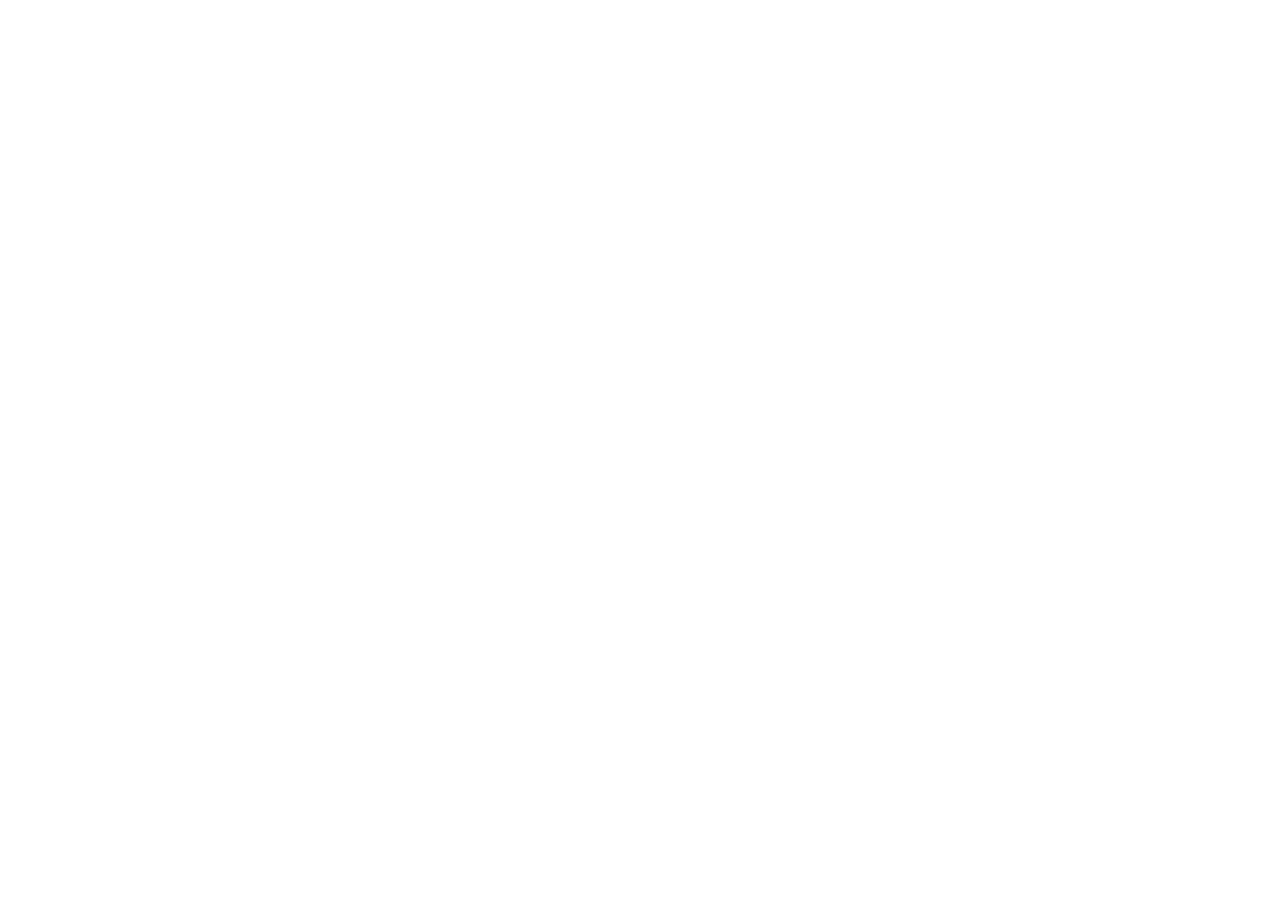
==== about.html @ dd5cb272 "creation du commit 1" ====
<!DOCTYPE html>
<html lang="en">
<head>
    <meta charset="UTF-8">
    <meta name="viewport" content="width=device-width, initial-scale=1.0">
    <title>Afritalent-about</title>
    <!--lien bootstrap-->
    <link rel="stylesheet" href="https://cdn.jsdelivr.net/npm/bootstrap@5.3.0/dist/css/bootstrap.min.css">
    <!--lien css-->
    <link rel="stylesheet" href="css/style.css">
</head>
<body>
    <!--lien bootstrap js-->
    <script src="https://cdn.jsdelivr.net/npm/bootstrap@5.3.0/dist/js/bootstrap.bundle.min.js"></script>
    <!--lien js-->
    <script src="js/main.js"></script>
</body>
</html>
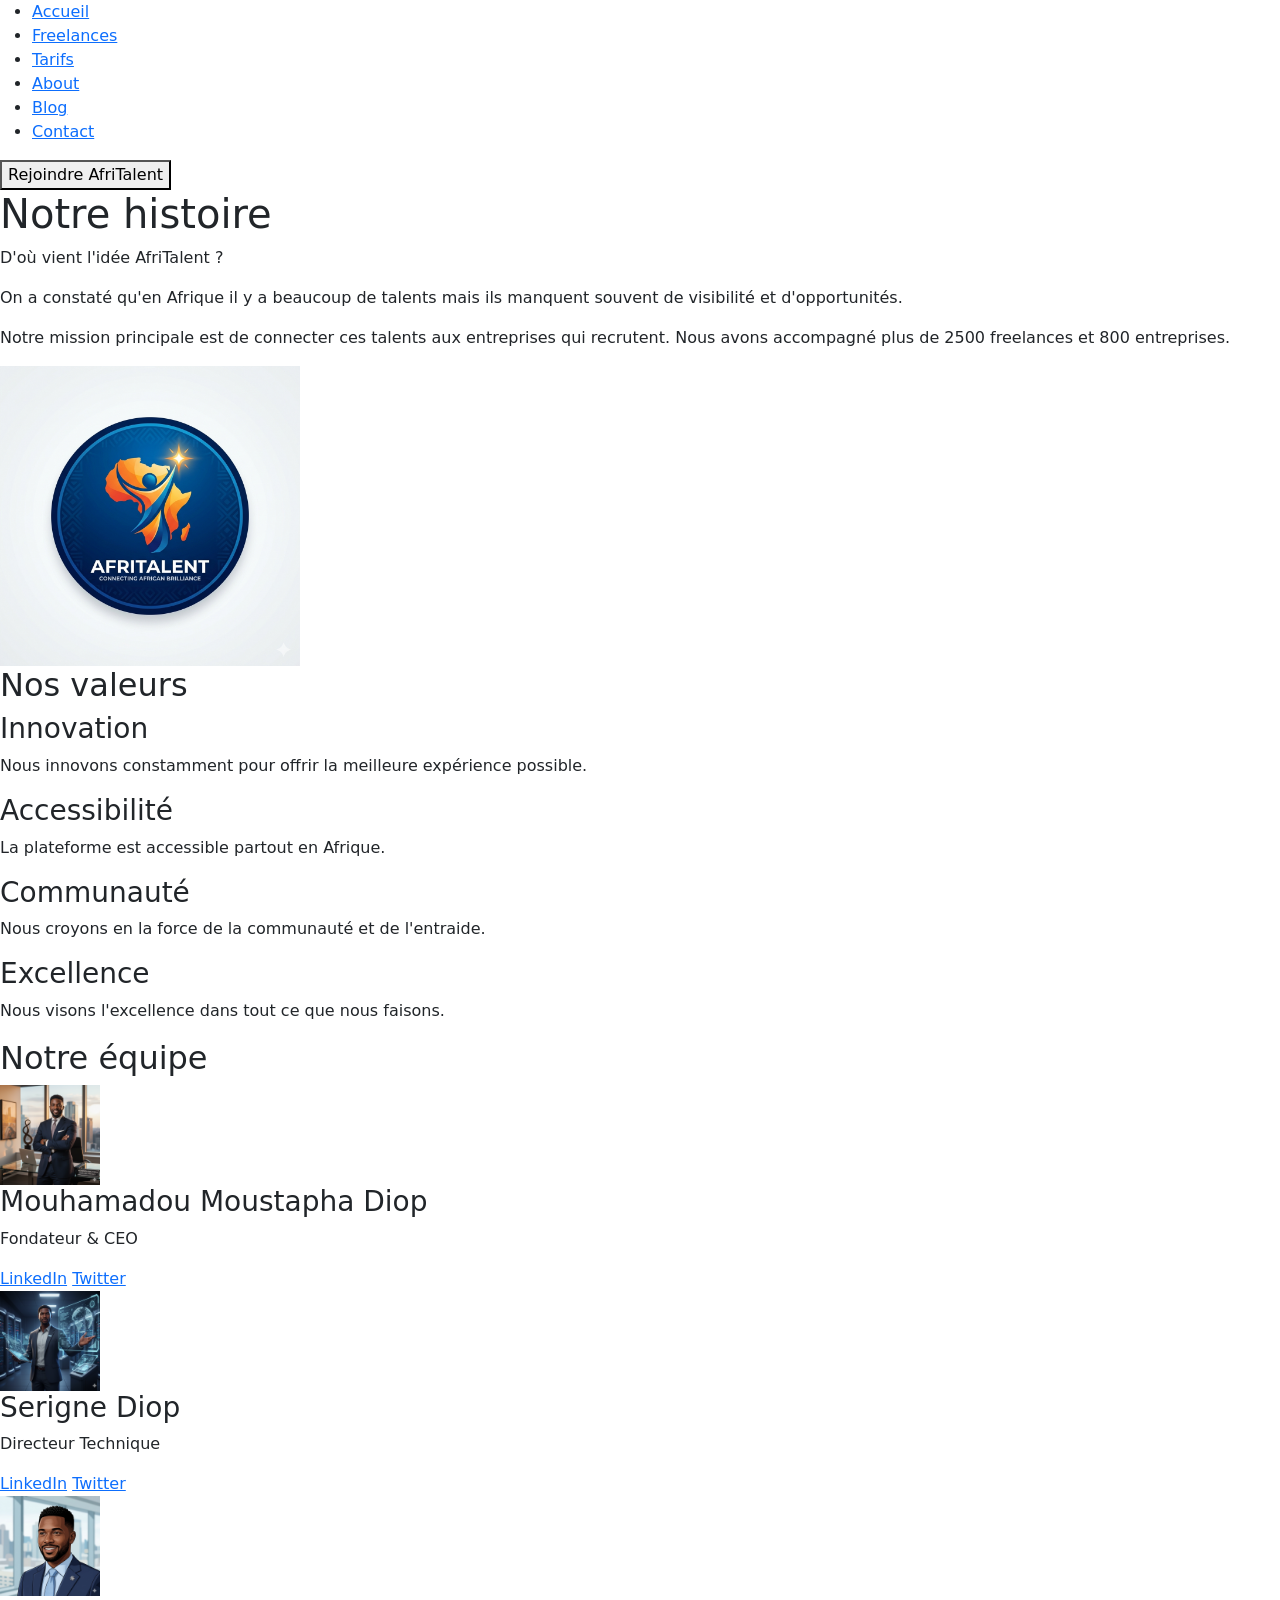
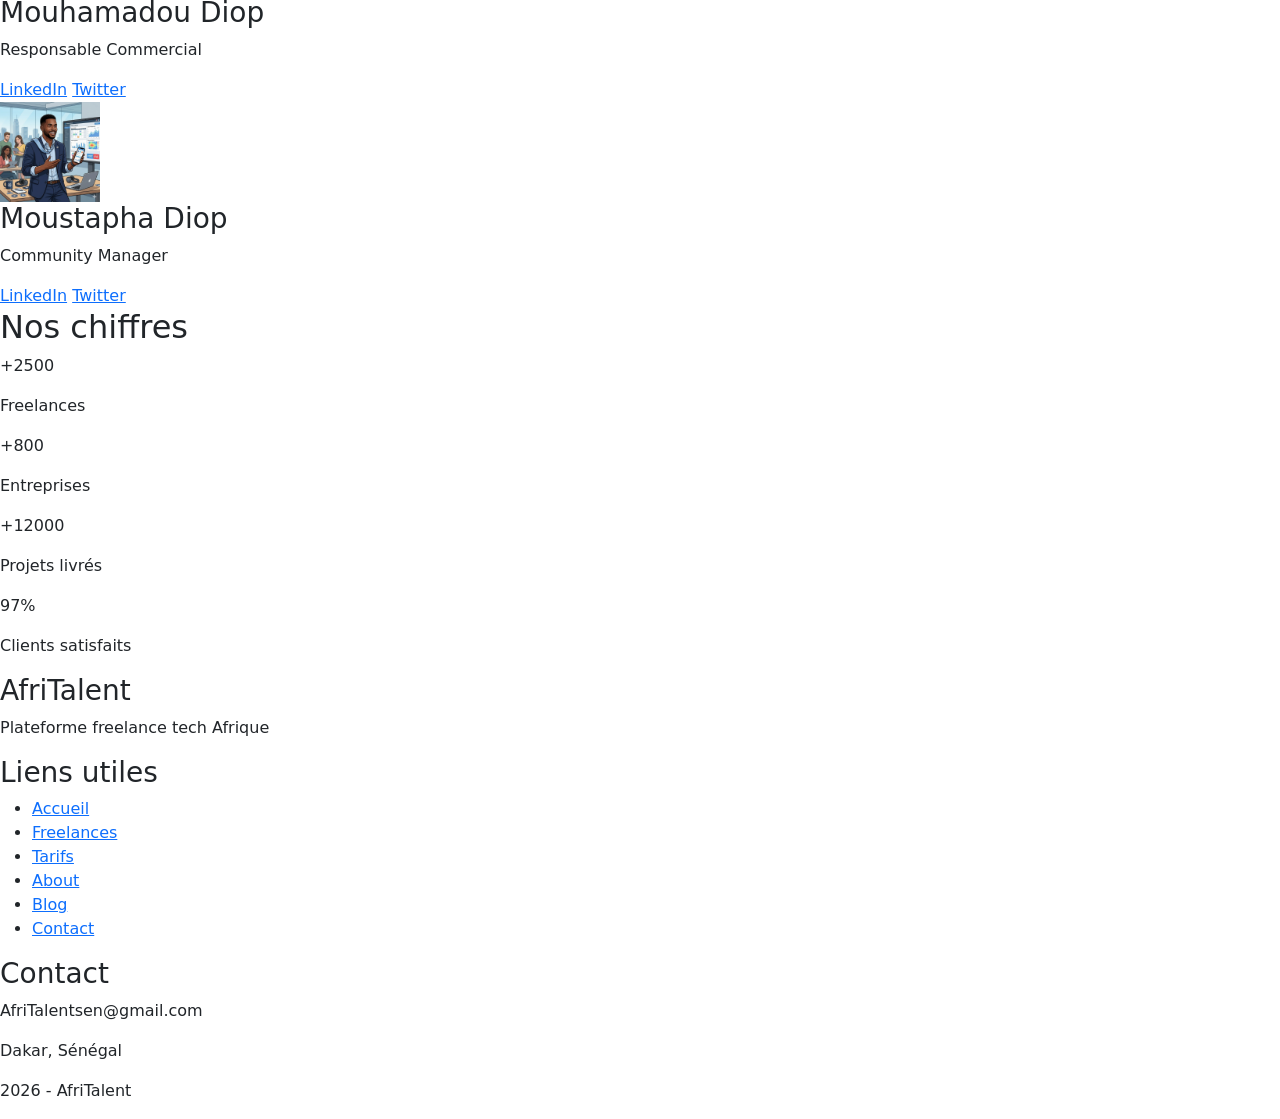
==== commit d32f1a40: "commit 2" ====
--- a/about.html
+++ b/about.html
@@ -10,6 +10,151 @@
     <link rel="stylesheet" href="css/style.css">
 </head>
 <body>
+    <header>
+        <div>
+            <nav>
+                <ul>
+                    <li><a href="index.html">Accueil</a></li>
+                    <li><a href="freelances.html">Freelances</a></li>
+                    <li><a href="tarifs.html">Tarifs</a></li>
+                    <li><a href="about.html">About</a></li>
+                    <li><a href="blog.html">Blog</a></li>
+                    <li><a href="contact.html">Contact</a></li>
+                </ul>
+                <button>Rejoindre AfriTalent</button>
+            </nav>
+        </div>
+    </header>
+
+    <main>
+        <!-- Historique -->
+        <section>
+            <h1>Notre histoire</h1>
+            <div>
+                <div>
+                    <p>D'où vient l'idée AfriTalent ?</p>
+                    <p>On a constaté qu'en Afrique il y a beaucoup de talents mais ils manquent souvent de visibilité et d'opportunités.</p>
+                    <p>Notre mission principale est de connecter ces talents aux entreprises qui recrutent. Nous avons accompagné plus de 2500 freelances et 800 entreprises.</p>
+                </div>
+                <div>
+                    <img src="images/histoire.jpg" alt="Notre histoire" width="300">
+                </div>
+            </div>
+        </section>
+
+        <!-- Nos valeurs -->
+        <section>
+            <h2>Nos valeurs</h2>
+            <div>
+                <div>
+                    <h3>Innovation</h3>
+                    <p>Nous innovons constamment pour offrir la meilleure expérience possible.</p>
+                </div>
+                <div>
+                    <h3>Accessibilité</h3>
+                    <p>La plateforme est accessible partout en Afrique.</p>
+                </div>
+                <div>
+                    <h3>Communauté</h3>
+                    <p>Nous croyons en la force de la communauté et de l'entraide.</p>
+                </div>
+                <div>
+                    <h3>Excellence</h3>
+                    <p>Nous visons l'excellence dans tout ce que nous faisons.</p>
+                </div>
+            </div>
+        </section>
+
+        <!-- Équipe d'AfriTalent -->
+        <section>
+            <h2>Notre équipe</h2>
+            <div>
+                <div>
+                    <img src="images/ceo.jpg" alt="Mouhamadou Moustapha Diop" width="100" height="100">
+                    <h3>Mouhamadou Moustapha Diop</h3>
+                    <p>Fondateur & CEO</p>
+                    <div>
+                        <a href="#">LinkedIn</a>
+                        <a href="#">Twitter</a>
+                    </div>
+                </div>
+                <div>
+                    <img src="images/dtechnique.jpg" alt="Serigne Diop" width="100" height="100">
+                    <h3>Serigne Diop</h3>
+                    <p>Directeur Technique</p>
+                    <div>
+                        <a href="#">LinkedIn</a>
+                        <a href="#">Twitter</a>
+                    </div>
+                </div>
+                <div>
+                    <img src="images/rcommercial.jpg" alt="Mouhamadou Diop" width="100" height="100">
+                    <h3>Mouhamadou Diop</h3>
+                    <p>Responsable Commercial</p>
+                    <div>
+                        <a href="#">LinkedIn</a>
+                        <a href="#">Twitter</a>
+                    </div>
+                </div>
+                <div>
+                    <img src="images/cmanager (1).jpg" alt="Moustapha Diop" width="100" height="100">
+                    <h3>Moustapha Diop</h3>
+                    <p>Community Manager</p>
+                    <div>
+                        <a href="#">LinkedIn</a>
+                        <a href="#">Twitter</a>
+                    </div>
+                </div>
+            </div>
+        </section>
+
+        <!-- Nos chiffres -->
+        <section>
+            <h2>Nos chiffres</h2>
+            <div>
+                <div>
+                    <p>+2500</p>
+                    <p>Freelances</p>
+                </div>
+                <div>
+                    <p>+800</p>
+                    <p>Entreprises</p>
+                </div>
+                <div>
+                    <p>+12000</p>
+                    <p>Projets livrés</p>
+                </div>
+                <div>
+                    <p>97%</p>
+                    <p>Clients satisfaits</p>
+                </div>
+            </div>
+        </section>
+    </main>
+
+    <footer>
+        <div>
+            <h3>AfriTalent</h3>
+            <p>Plateforme freelance tech Afrique</p>
+        </div>
+        <div>
+            <h3>Liens utiles</h3>
+            <ul>
+                <li><a href="index.html">Accueil</a></li>
+                <li><a href="freelances.html">Freelances</a></li>
+                <li><a href="tarifs.html">Tarifs</a></li>
+                <li><a href="about.html">About</a></li>
+                <li><a href="blog.html">Blog</a></li>
+                <li><a href="contact.html">Contact</a></li>
+            </ul>
+        </div>
+        <div>
+            <h3>Contact</h3>
+            <p>AfriTalentsen@gmail.com</p>
+            <p>Dakar, Sénégal</p>
+        </div>
+        <p>2026 - AfriTalent</p>
+    </footer>
     <!--lien bootstrap js-->
     <script src="https://cdn.jsdelivr.net/npm/bootstrap@5.3.0/dist/js/bootstrap.bundle.min.js"></script>
     <!--lien js-->
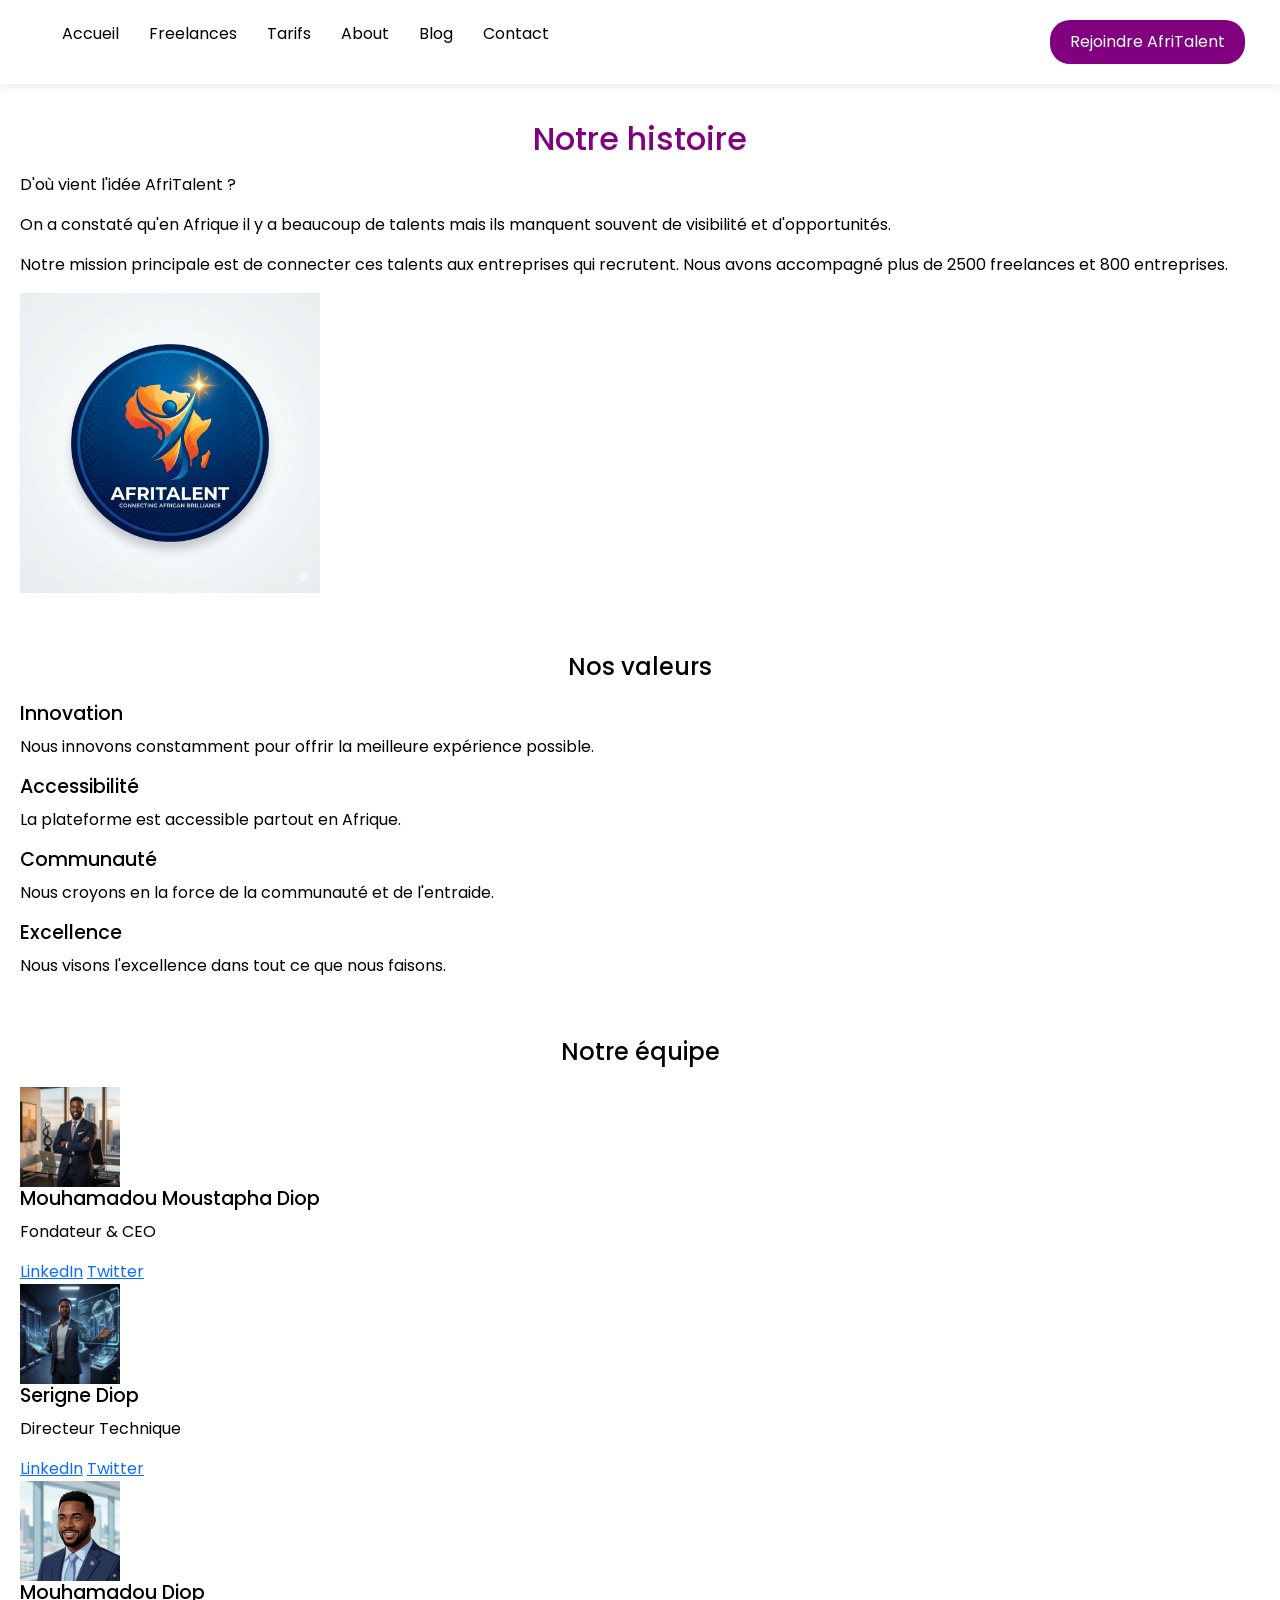
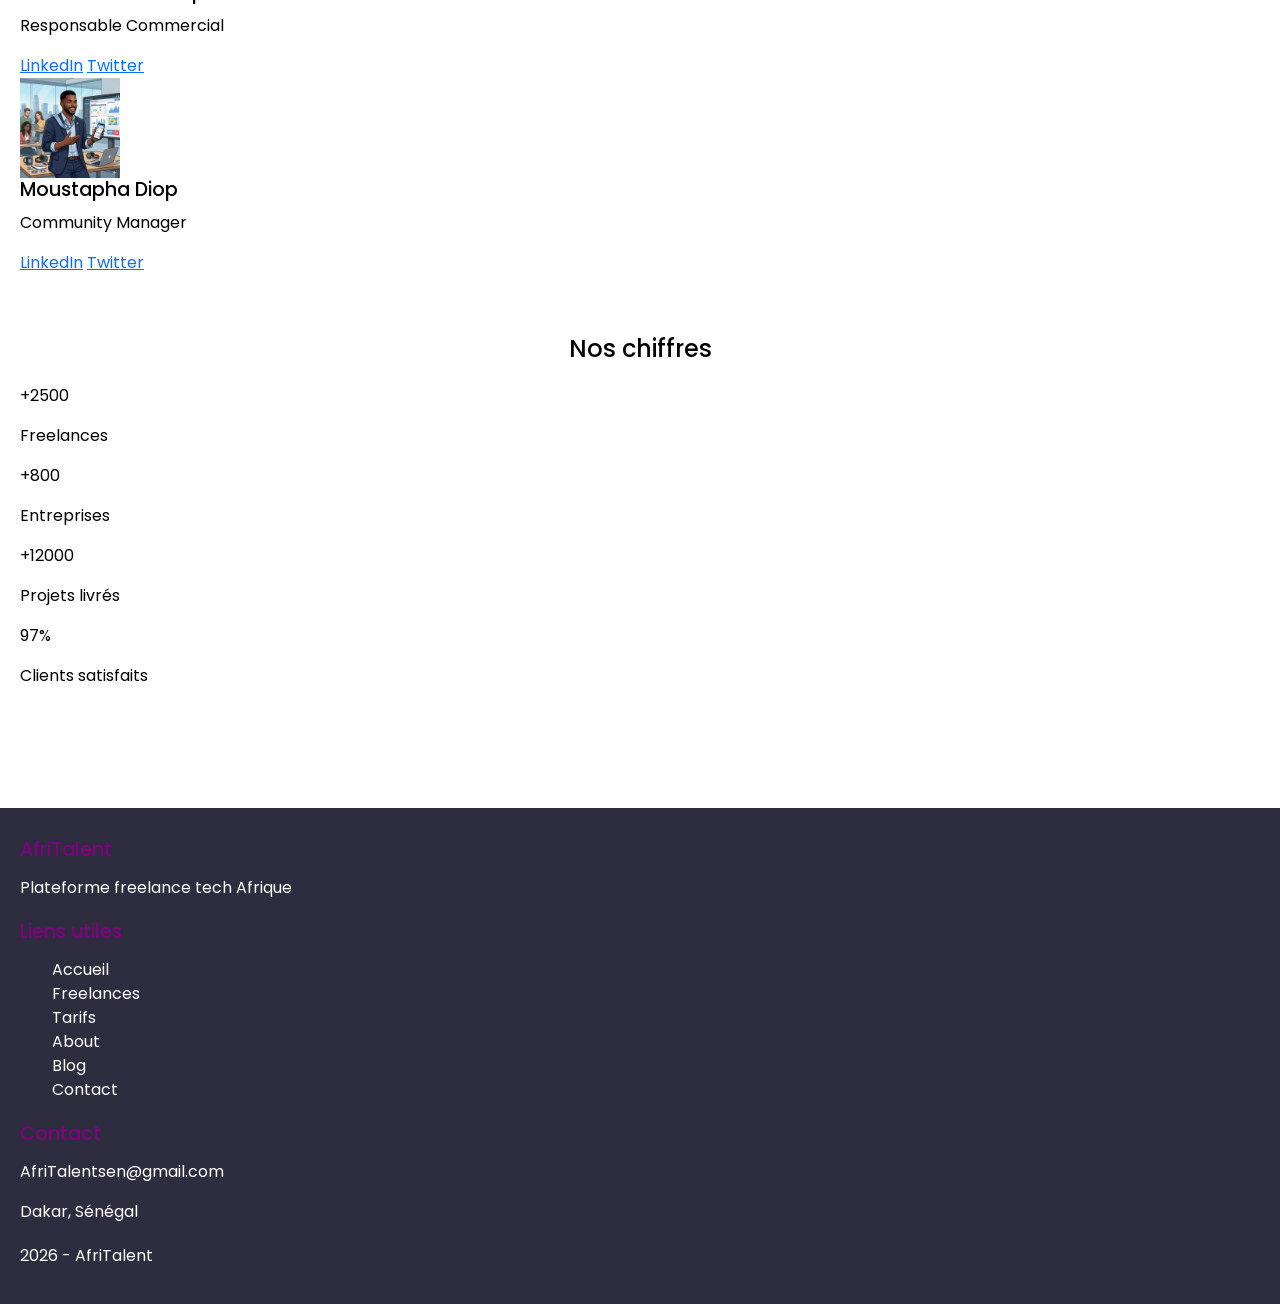
==== commit eae04012: "commit 3" ====
--- a/about.html
+++ b/about.html
@@ -8,6 +8,8 @@
     <link rel="stylesheet" href="https://cdn.jsdelivr.net/npm/bootstrap@5.3.0/dist/css/bootstrap.min.css">
     <!--lien css-->
     <link rel="stylesheet" href="css/style.css">
+    <!--lien google font-->
+    <link href="https://fonts.googleapis.com/css2?family=Poppins:wght@300;400;500;600;700&display=swap" rel="stylesheet">
 </head>
 <body>
     <header>
--- a/css/style.css
+++ b/css/style.css
@@ -0,0 +1,163 @@
+/*variable CSS*/
+:root {
+    --violet: purple;
+    --violet-fonce: #800080;
+    --gris-fonce: #2d2d3f;
+    --gris-clair: #f8f9fa;
+    --blanc: white;
+    --noir: black;
+    --ombre: 0 2px 10px rgba(0, 0, 0, 0.1);
+}
+
+/*css*/
+* {
+    margin: 0;
+    padding: 0;
+}
+
+/*body */
+body {
+    font-family: 'Poppins', sans-serif;
+    background: var(--blanc);
+    color: var(--noir);
+}
+
+/*navbar*/
+header {
+    background: white;
+    padding: 15px 30px;
+    position: fixed;
+    top: 0;
+    width: 100%;
+    box-shadow: 0 2px 10px rgba(0, 0, 0, 0.1);
+}
+
+nav {
+    display: flex;
+    justify-content: space-between;
+    align-items: center;
+}
+
+nav ul {
+    display: flex;
+    list-style: none;
+    gap: 30px;
+}
+
+nav ul li a {
+    text-decoration: none;
+    color: black;
+}
+
+nav ul li a:hover {
+    color: purple;
+}
+
+nav button {
+    background: purple;
+    color: white;
+    border: none;
+    padding: 10px 20px;
+    border-radius: 20px;
+    cursor: pointer;
+}
+
+nav button:hover {
+    background: #800080;
+}
+
+/*main */
+main {
+    margin-top: 100px;
+    padding: 20px;
+}
+
+/*section*/
+section {
+    margin-bottom: 60px;
+}
+
+/*titre */
+h1 {
+    color: purple;
+    font-size: 2rem;
+    margin-bottom: 15px;
+    text-align: center;
+}
+
+h2 {
+    font-size: 1.5rem;
+    margin-bottom: 20px;
+    text-align: center;
+}
+
+h3 {
+    font-size: 1.2rem;
+    margin-bottom: 10px;
+}
+
+/* bouton*/
+button {
+    background: purple;
+    color: white;
+    border: none;
+    padding: 10px 20px;
+    border-radius: 20px;
+    cursor: pointer;
+    margin: 5px;
+}
+
+button:hover {
+    background: #800080;
+}
+
+/* footer*/
+footer {
+    background: #2d2d3f;
+    color: white;
+    padding: 30px 20px 20px;
+    margin-top: 40px;
+}
+
+footer div {
+    margin-bottom: 20px;
+}
+
+footer h3 {
+    color: purple;
+    margin-bottom: 15px;
+}
+
+footer ul {
+    list-style: none;
+}
+
+footer ul li a {
+    color: white;
+    text-decoration: none;
+}
+
+footer ul li a:hover {
+    color: purple;
+}
+
+/*responsive */
+@media (max-width: 768px) {
+    nav ul {
+        flex-direction: column;
+        gap: 10px;
+        margin-top: 10px;
+    }
+
+    nav {
+        flex-direction: column;
+    }
+
+    h1 {
+        font-size: 1.5rem;
+    }
+
+    h2 {
+        font-size: 1.2rem;
+    }
+}
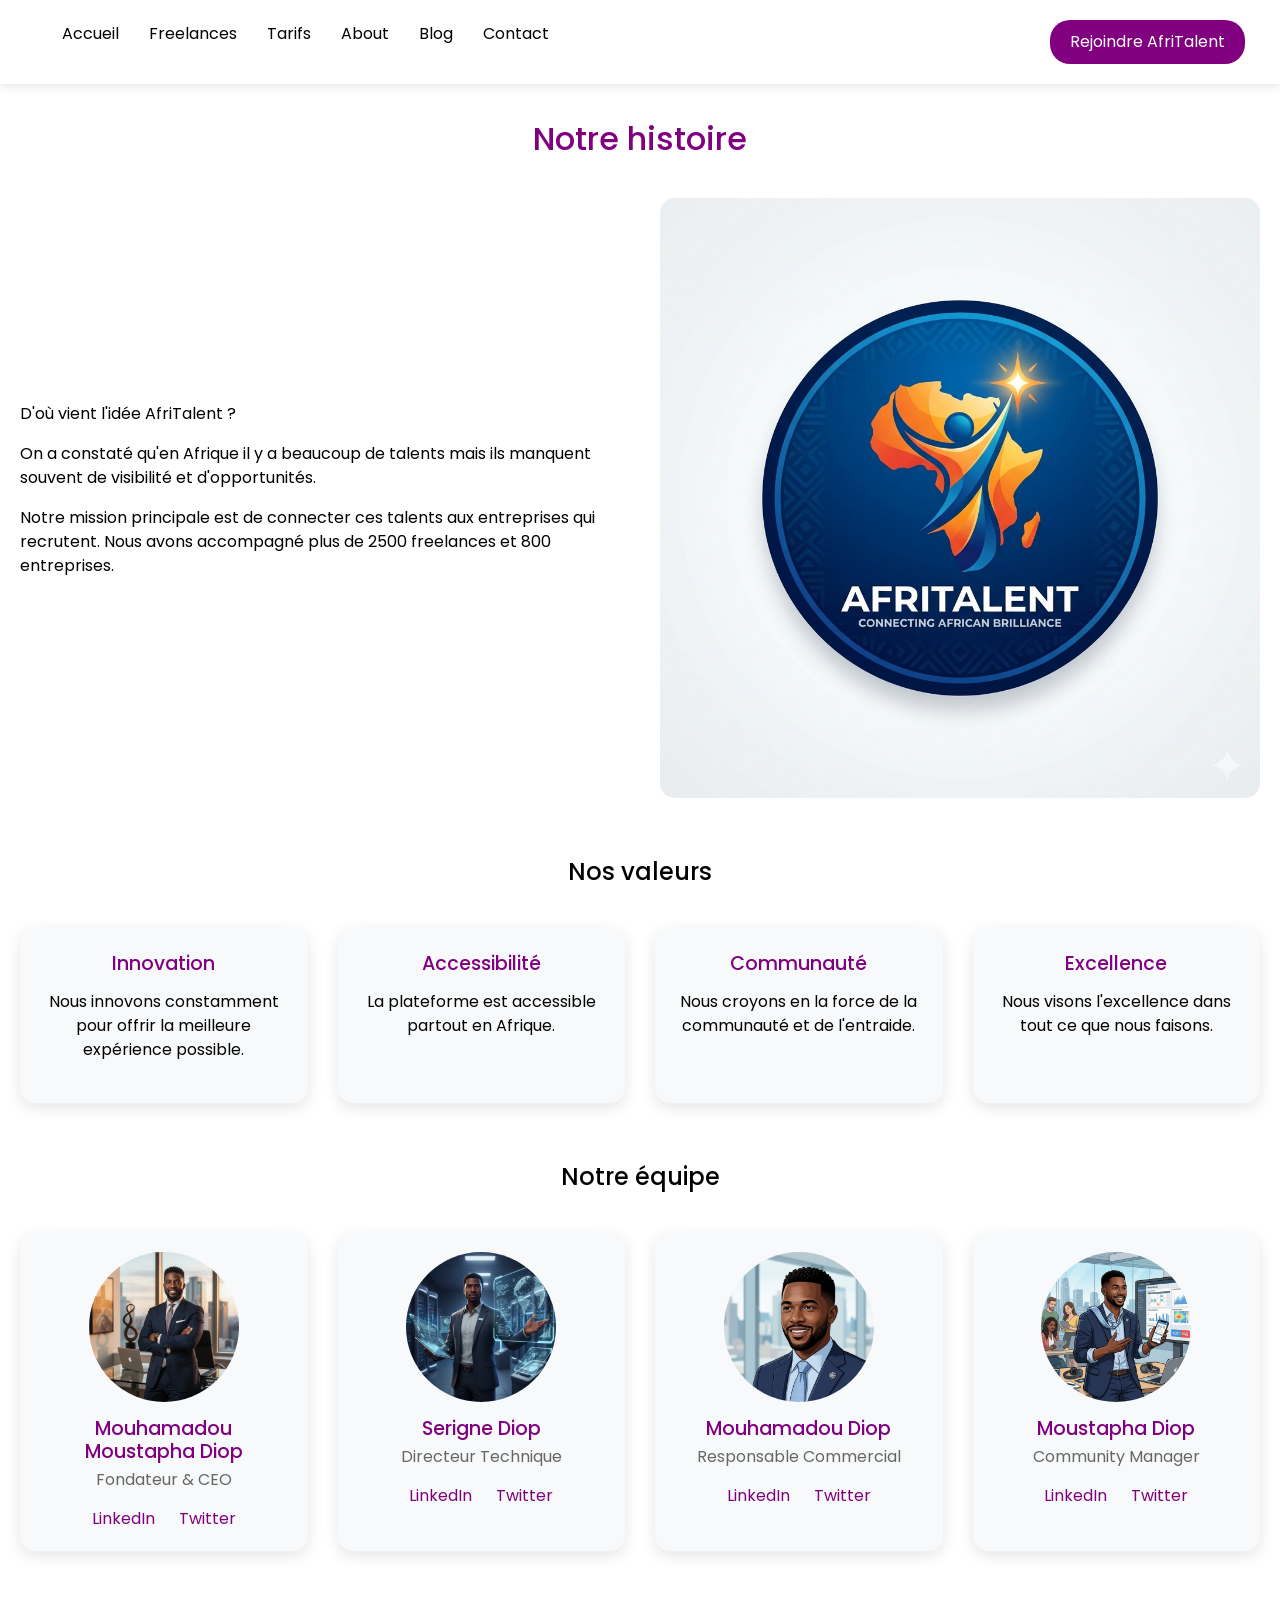
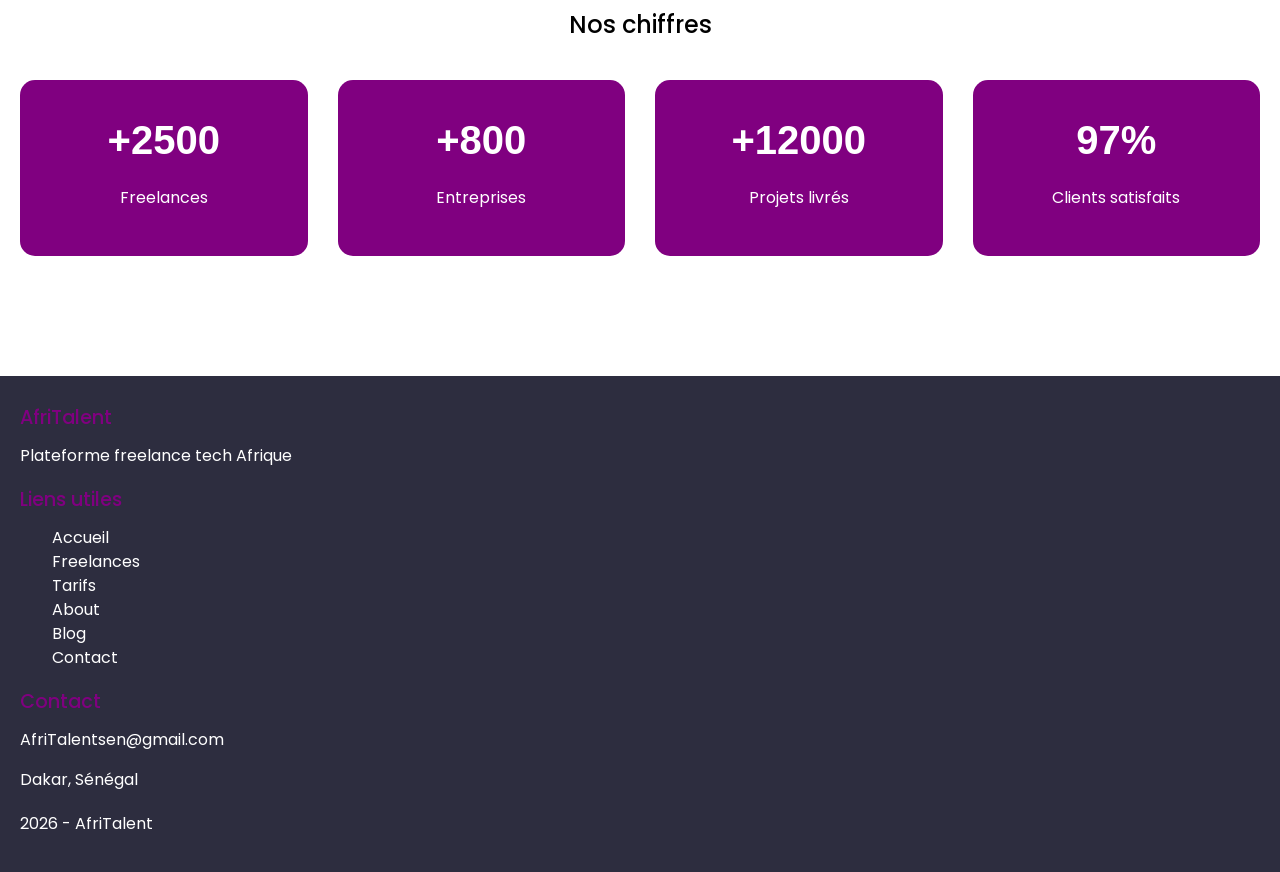
==== commit 952baca9: "commit 5" ====
--- a/about.html
+++ b/about.html
@@ -32,13 +32,13 @@
         <!-- Historique -->
         <section>
             <h1>Notre histoire</h1>
-            <div>
-                <div>
+            <div class="histoire">
+                <div class="texte">
                     <p>D'où vient l'idée AfriTalent ?</p>
                     <p>On a constaté qu'en Afrique il y a beaucoup de talents mais ils manquent souvent de visibilité et d'opportunités.</p>
                     <p>Notre mission principale est de connecter ces talents aux entreprises qui recrutent. Nous avons accompagné plus de 2500 freelances et 800 entreprises.</p>
                 </div>
-                <div>
+                <div class="logo">
                     <img src="images/histoire.jpg" alt="Notre histoire" width="300">
                 </div>
             </div>
@@ -47,20 +47,20 @@
         <!-- Nos valeurs -->
         <section>
             <h2>Nos valeurs</h2>
-            <div>
-                <div>
+            <div class="gridvaleur">
+                <div class="cartevaleur">
                     <h3>Innovation</h3>
                     <p>Nous innovons constamment pour offrir la meilleure expérience possible.</p>
                 </div>
-                <div>
+                <div class="cartevaleur">
                     <h3>Accessibilité</h3>
                     <p>La plateforme est accessible partout en Afrique.</p>
                 </div>
-                <div>
+                <div class="cartevaleur">
                     <h3>Communauté</h3>
                     <p>Nous croyons en la force de la communauté et de l'entraide.</p>
                 </div>
-                <div>
+                <div class="cartevaleur">
                     <h3>Excellence</h3>
                     <p>Nous visons l'excellence dans tout ce que nous faisons.</p>
                 </div>
@@ -70,8 +70,8 @@
         <!-- Équipe d'AfriTalent -->
         <section>
             <h2>Notre équipe</h2>
-            <div>
-                <div>
+            <div class="gridequipe">
+                <div class="carteequipe">
                     <img src="images/ceo.jpg" alt="Mouhamadou Moustapha Diop" width="100" height="100">
                     <h3>Mouhamadou Moustapha Diop</h3>
                     <p>Fondateur & CEO</p>
@@ -80,7 +80,7 @@
                         <a href="#">Twitter</a>
                     </div>
                 </div>
-                <div>
+                <div class="carteequipe">
                     <img src="images/dtechnique.jpg" alt="Serigne Diop" width="100" height="100">
                     <h3>Serigne Diop</h3>
                     <p>Directeur Technique</p>
@@ -89,7 +89,7 @@
                         <a href="#">Twitter</a>
                     </div>
                 </div>
-                <div>
+                <div class="carteequipe">
                     <img src="images/rcommercial.jpg" alt="Mouhamadou Diop" width="100" height="100">
                     <h3>Mouhamadou Diop</h3>
                     <p>Responsable Commercial</p>
@@ -98,7 +98,7 @@
                         <a href="#">Twitter</a>
                     </div>
                 </div>
-                <div>
+                <div class="carteequipe">
                     <img src="images/cmanager (1).jpg" alt="Moustapha Diop" width="100" height="100">
                     <h3>Moustapha Diop</h3>
                     <p>Community Manager</p>
@@ -113,20 +113,20 @@
         <!-- Nos chiffres -->
         <section>
             <h2>Nos chiffres</h2>
-            <div>
-                <div>
+            <div class="gridstatistique">
+                <div class="cartestatistique">
                     <p>+2500</p>
                     <p>Freelances</p>
                 </div>
-                <div>
+                <div class="cartestatistique">
                     <p>+800</p>
                     <p>Entreprises</p>
                 </div>
-                <div>
+                <div class="cartestatistique">
                     <p>+12000</p>
                     <p>Projets livrés</p>
                 </div>
-                <div>
+                <div class="cartestatistique">
                     <p>97%</p>
                     <p>Clients satisfaits</p>
                 </div>
--- a/css/style.css
+++ b/css/style.css
@@ -160,4 +160,497 @@
     h2 {
         font-size: 1.2rem;
     }
+}
+/* cssc4*/
+/* Hero */
+.hero {
+    display: flex;
+    align-items: center;
+    gap: 50px;
+    flex-wrap: wrap;
+    margin-bottom: 60px;
+}
+
+.hero-content {
+    flex: 1;
+}
+
+.hero-image {
+    flex: 1;
+}
+
+.hero-image img {
+    width: 100%;
+    border-radius: 20px;
+    box-shadow: var(--ombre);
+}
+
+/* Bento Grid */
+.bento-grid {
+    display: grid;
+    grid-template-columns: repeat(4, 1fr);
+    gap: 20px;
+    margin: 40px 0;
+}
+
+.bento-carte {
+    background: var(--gris-clair);
+    padding: 30px 20px;
+    text-align: center;
+    border-radius: 20px;
+    transition: all 0.3s ease;
+}
+
+.bento-carte:hover {
+    transform: translateY(-10px);
+    box-shadow: var(--ombre);
+}
+
+.bento-carte .numero {
+    font-size: 2rem;
+    font-weight: bold;
+    color: var(--violet);
+    margin-bottom: 15px;
+}
+
+/* Categories Grid */
+.categories-grid {
+    display: grid;
+    grid-template-columns: repeat(3, 1fr);
+    gap: 25px;
+    margin: 40px 0;
+}
+
+.categories-carte {
+    background: var(--gris-clair);
+    padding: 25px;
+    text-align: center;
+    border-radius: 15px;
+    transition: all 0.3s ease;
+    cursor: pointer;
+}
+
+.categories-carte:hover {
+    transform: translateY(-8px);
+    box-shadow: 0 10px 25px rgba(0,0,0,0.15);
+    background: var(--violet);
+    color: white;
+}
+
+.categories-carte i {
+    font-size: 2.5rem;
+    color: var(--violet);
+    margin-bottom: 15px;
+}
+
+.categories-carte:hover i {
+    color: white;
+}
+
+/* Carousel */
+.carte-temoins {
+    background: var(--gris-clair);
+    padding: 40px;
+    text-align: center;
+    border-radius: 20px;
+    max-width: 600px;
+    margin: 0 auto;
+}
+
+.carte-temoins p {
+    font-style: italic;
+    font-size: 1.1rem;
+}
+
+.carte-temoins h4 {
+    color: var(--violet);
+    margin-top: 15px;
+}
+/*style pour freelance*/
+/* Grille des freelances - CORRIGÉE */
+.gridfreelance{
+    display: grid;
+    grid-template-columns: repeat(3, 1fr);
+    gap: 30px;
+    margin-top: 20px;
+}
+
+/* Carte freelance */
+.cartefreelance{
+    background: white;
+    border-radius: 15px;
+    padding: 20px;
+    text-align: center;
+    box-shadow: 0 5px 15px rgba(0, 0, 0, 0.1);
+    transition: all 0.3s ease;
+}
+
+.cartefreelance:hover{
+    transform: translateY(-8px);
+    box-shadow: 0 10px 25px rgba(0, 0, 0, 0.15);
+}
+
+.cartefreelance img{
+    width: 100px;
+    height: 100px;
+    border-radius: 50%;
+    object-fit: cover;
+    margin-bottom: 15px;
+}
+
+.cartefreelance h3{
+    color: purple;
+    margin-bottom: 5px;
+}
+
+.cartefreelance p{
+    margin: 5px 0;
+    color: #555;
+}
+
+.cartefreelance p:nth-of-type(3){
+    font-weight: bold;
+    color: purple;
+    font-size: 1.1rem;
+}
+
+.cartefreelance p:nth-of-type(4){
+    color: gold;
+    font-size: 1.2rem;
+}
+
+.cartefreelance button{
+    background: purple;
+    color: white;
+    border: none;
+    padding: 8px 15px;
+    border-radius: 20px;
+    cursor: pointer;
+    margin-top: 10px;
+}
+
+/* Filtres */
+.filtre{
+    display: flex;
+    justify-content: center;
+    gap: 15px;
+    flex-wrap: wrap;
+    margin: 30px 0;
+}
+
+.filtre button{
+    background: #f0f0f0;
+    color: #333;
+    border: none;
+    padding: 10px 20px;
+    border-radius: 30px;
+    cursor: pointer;
+    transition: all 0.3s;
+}
+
+.filtre button:hover{
+    background: purple;
+    color: white;
+}
+
+/*survol*/
+.cartefreelance:hover{
+    transform: translateY(-8px);
+    box-shadow: 0 10px 25px rgba(0, 0, 0, 0.15);
+}
+/*style pour la partie tarif*/
+.container{
+    display: flex;
+    justify-content: center;
+    gap: 30px;
+    flex-wrap: wrap;
+}
+.cartetarif{
+    background: white;
+    border-radius: 20px;
+    padding: 30px;
+    text-align: center;
+    width: 300px;
+    box-shadow: 0 5px 20px rgba(0, 0, 0, 0.1);
+    transition: all 0.3s ease;
+}
+.cartefacture{
+    background: white;
+    
+    transform: scale(1.05);
+}
+/*style pour la partie about*/
+.histoire{
+    display: flex;
+    gap: 40px;
+    align-items: center;
+    margin: 40px 0;
+}
+.texte{
+    flex: 1;
+}
+.logo{
+    flex: 1;
+}
+.logo img{
+    width: 100%;
+    border-radius: 15px;
+}
+.gridvaleur{
+    display: grid;
+    grid-template-columns: repeat(4, 1fr);
+    gap: 30px;
+    margin: 40px 0;
+}
+.cartevaleur{
+    background: var(--gris-clair);
+    padding: 25px;
+    text-align: center;
+    border-radius: 15px;
+    box-shadow: 0 5px 15px rgba(0, 0, 0, 0.1);
+    transition: all 0.3s ease;
+}
+.cartevaleur:hover{
+    transform: translateY(-5px);
+}
+.cartevaleur h3{
+    color: var(--violet);
+    margin-bottom: 15px;
+}
+.gridequipe{
+    display: grid;
+    grid-template-columns: repeat(4, 1fr);
+    gap: 30px;
+    text-align: center;
+    margin: 40px 0;
+}
+.carteequipe{
+    background: var(--gris-clair);
+    padding: 20px;
+    text-align: center;
+    border-radius: 15px;
+    box-shadow: 0 5px 15px rgba(0, 0, 0, 0.1);
+    transition: all 0.3s ease;
+}
+.carteequipe:hover{
+    transform: translateY(-5px);
+}
+.carteequipe img{
+    width: 150px;
+    height: 150px;
+    border-radius: 50%;
+    object-fit: cover;
+    margin-bottom: 15px;
+}
+.carteequipe h3{
+    color: var(--violet);
+    margin-bottom: 5px;
+}
+.carteequipe p{
+    color: #666;
+    margin-bottom: 15px;
+}
+.carteequipe a{
+    color: var(--violet);
+    text-decoration: none;
+    margin: 0 10px;
+}
+.carteequipe a:hover{
+    text-decoration: underline;
+}
+.gridstatistique{
+    display: grid;
+    grid-template-columns: repeat(4, 1fr);
+    gap: 30px;
+    margin: 40px 0px;
+    text-align: center;
+}
+
+.cartestatistique{
+    background: purple;
+    color: white;
+    padding: 30px;
+    border-radius: 15px;
+    transition: all 0.3s ease;
+}
+.cartestatistique:hover{
+    transform: scale(1.05);
+}
+.cartestatistique p:first-child{
+    font-size: 2.5rem;
+    font-weight: bold;
+}
+/*style pour la partie contact*/
+.contactcontainer{
+    display: flex;
+    gap: 40px;
+    margin: 40px 0;
+    flex-wrap: wrap;
+}
+.formecontact{
+    flex: 2;
+}
+.formecontact .formegroupe{
+    margin-bottom: 20px;
+}
+.formecontact label{
+    display: block;
+    margin-bottom: 8px;
+    font-weight: bold;
+}
+.formecontact input,
+.formecontact select,
+.formecontact textarea{
+    width: 100%;
+    padding: 12px;
+    border: 1px solid #ddd;
+    border-radius: 10px;
+    font-size: 1rem;
+}
+.messageerreur{
+    color: red;
+    font-size: 0.8rem;
+    margin-top: 5px;
+}
+.messagesucces{
+    color: green;
+    margin-top: 15px;
+    font-weight: bold;
+}
+.infocontact{
+    flex: 1;
+    background: var(--gris-clair);
+    padding: 25px;
+    border-radius: 15px;
+}
+.infocontact h3{
+    color: var(--violet);
+    margin-top: 20px;
+    margin-bottom: 15px;
+}
+.infocontact h3:first-of-type{
+    margin-top: 0;
+}
+.mapcontainer{
+    margin: 30px 0;
+    border-radius: 15px;
+    overflow: hidden;
+}
+/*c5 responsive*/
+
+/*TABLETTE*/
+@media (max-width: 768px) {
+    /*Navbar en colonne*/
+    nav{
+        flex-direction: column;
+        gap: 15px;
+    }
+    
+    nav ul{
+        flex-direction: column;
+        text-align: center;
+        gap: 10px;
+    }
+    
+    /*Titres plus petits*/
+    h1{
+        font-size: 1.8rem;
+    }
+    
+    h2{
+        font-size: 1.3rem;
+    }
+    
+    /*Page d'accueil*/
+    .hero{
+        flex-direction: column;
+        text-align: center;
+    }
+    
+    .bento-grid{
+        grid-template-columns: repeat(2, 1fr);
+    }
+    
+    .categories-grid{
+        grid-template-columns: repeat(2, 1fr);
+    }
+    
+    /*Page freelances*/
+    .gridfreelance{
+        grid-template-columns: repeat(2, 1fr);
+    }
+    
+    /*Page tarifs*/
+    .container{
+        flex-direction: column;
+        align-items: center;
+    }
+    
+    /*Page about*/
+    .histoire{
+        flex-direction: column;
+        text-align: center;
+    }
+    
+    .gridvaleur{
+        grid-template-columns: repeat(2, 1fr);
+    }
+    
+    .gridequipe{
+        grid-template-columns: repeat(2, 1fr);
+    }
+    
+    .gridstatistique{
+        grid-template-columns: repeat(2, 1fr);
+    }
+    
+    /* Page contact */
+    .contactcontainer{
+        flex-direction: column;
+    }
+    
+    .infocontact{
+        order: -1;
+    }
+}
+
+/* MOBILE*/
+@media (max-width: 480px) {
+    .bento-grid {
+        grid-template-columns: 1fr;
+    }
+    
+    .categories-grid {
+        grid-template-columns: 1fr;
+    }
+    
+    .gridfreelance {
+        grid-template-columns: 1fr;
+    }
+    
+    .gridvaleur{
+        grid-template-columns: 1fr;
+    }
+    
+    .gridequipe{
+        grid-template-columns: 1fr;
+    }
+    
+    .gridstatistique{
+        grid-template-columns: 1fr;
+    }
+    
+    /* Ajustement des boutons */
+    button {
+        width: 100%;
+        margin: 5px 0;
+    }
+    
+    .filtre{
+        flex-wrap: wrap;
+    }
+    
+    .filtre button {
+        width: auto;
+    }
 }
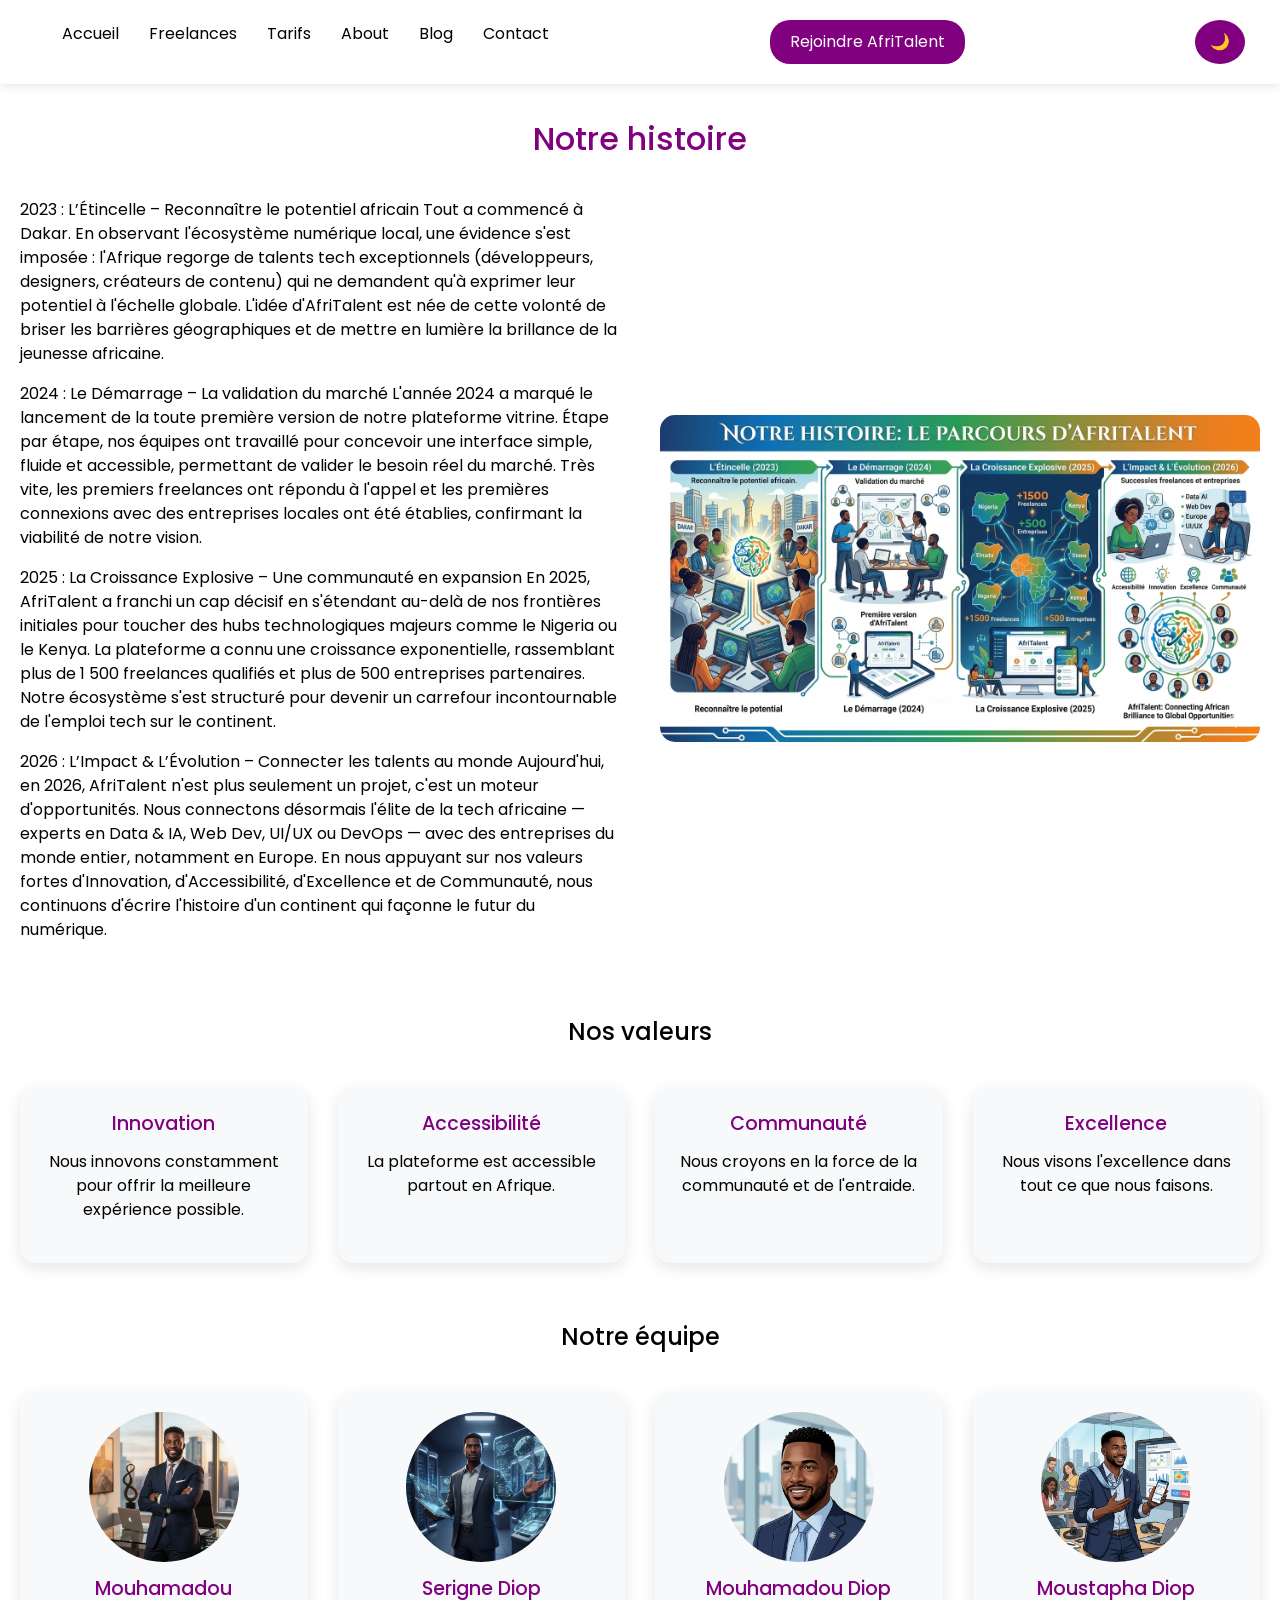
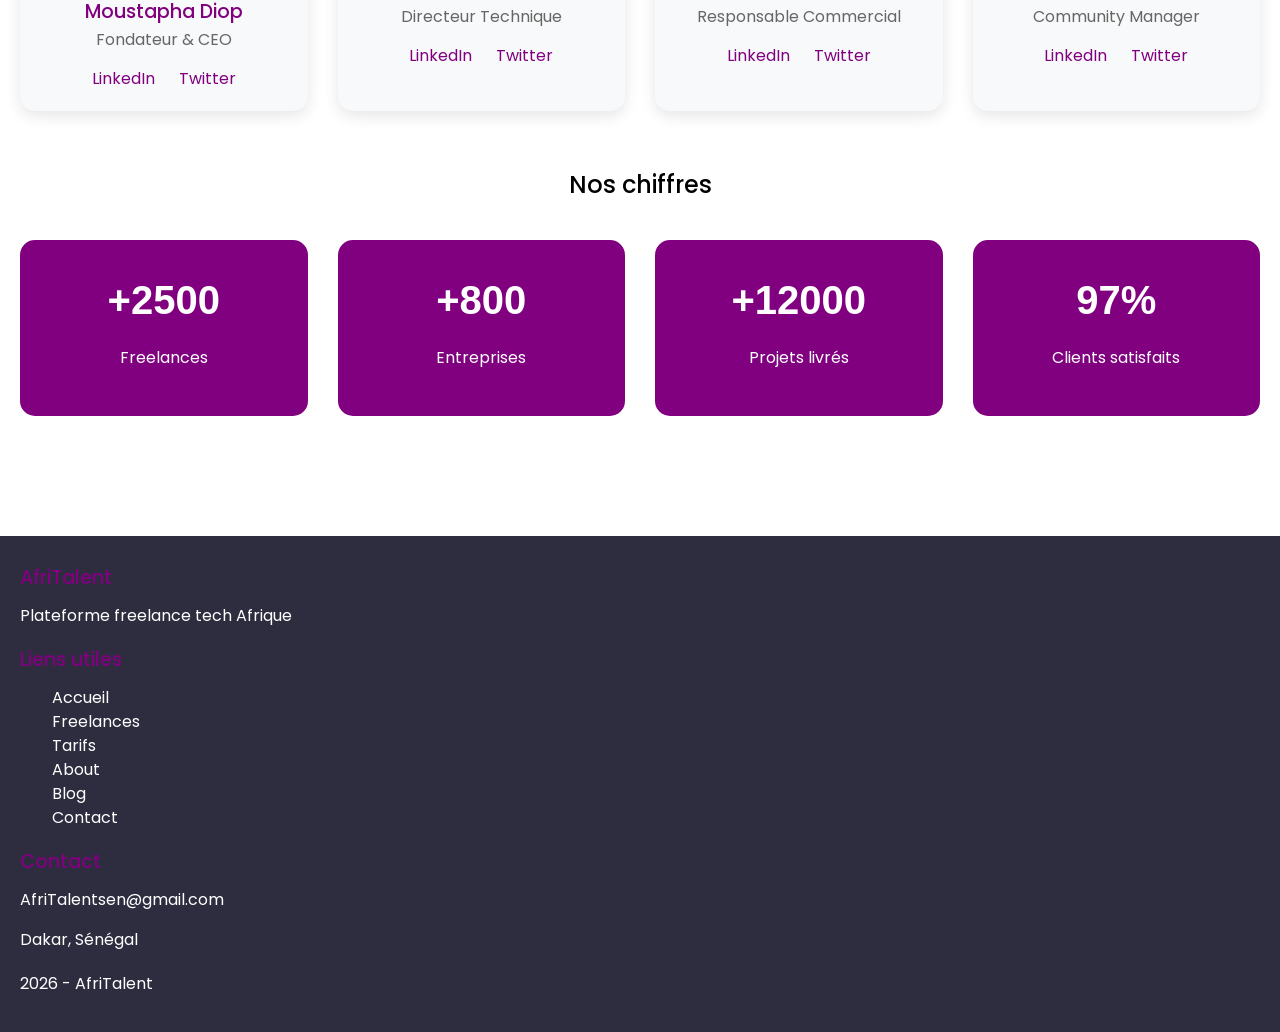
==== commit 190819f3: "commit 6" ====
--- a/about.html
+++ b/about.html
@@ -34,12 +34,17 @@
             <h1>Notre histoire</h1>
             <div class="histoire">
                 <div class="texte">
-                    <p>D'où vient l'idée AfriTalent ?</p>
-                    <p>On a constaté qu'en Afrique il y a beaucoup de talents mais ils manquent souvent de visibilité et d'opportunités.</p>
-                    <p>Notre mission principale est de connecter ces talents aux entreprises qui recrutent. Nous avons accompagné plus de 2500 freelances et 800 entreprises.</p>
+                    <p>2023 : L’Étincelle – Reconnaître le potentiel africain
+Tout a commencé à Dakar. En observant l'écosystème numérique local, une évidence s'est imposée : l'Afrique regorge de talents tech exceptionnels (développeurs, designers, créateurs de contenu) qui ne demandent qu'à exprimer leur potentiel à l'échelle globale. L'idée d'AfriTalent est née de cette volonté de briser les barrières géographiques et de mettre en lumière la brillance de la jeunesse africaine.</p>
+                    <p>2024 : Le Démarrage – La validation du marché
+L'année 2024 a marqué le lancement de la toute première version de notre plateforme vitrine. Étape par étape, nos équipes ont travaillé pour concevoir une interface simple, fluide et accessible, permettant de valider le besoin réel du marché. Très vite, les premiers freelances ont répondu à l'appel et les premières connexions avec des entreprises locales ont été établies, confirmant la viabilité de notre vision.</p>
+                    <p>2025 : La Croissance Explosive – Une communauté en expansion
+En 2025, AfriTalent a franchi un cap décisif en s'étendant au-delà de nos frontières initiales pour toucher des hubs technologiques majeurs comme le Nigeria ou le Kenya. La plateforme a connu une croissance exponentielle, rassemblant plus de 1 500 freelances qualifiés et plus de 500 entreprises partenaires. Notre écosystème s'est structuré pour devenir un carrefour incontournable de l'emploi tech sur le continent.</p>
+                    <p>2026 : L’Impact & L’Évolution – Connecter les talents au monde
+Aujourd'hui, en 2026, AfriTalent n'est plus seulement un projet, c'est un moteur d'opportunités. Nous connectons désormais l'élite de la tech africaine — experts en Data & IA, Web Dev, UI/UX ou DevOps — avec des entreprises du monde entier, notamment en Europe. En nous appuyant sur nos valeurs fortes d'Innovation, d'Accessibilité, d'Excellence et de Communauté, nous continuons d'écrire l'histoire d'un continent qui façonne le futur du numérique.</p>
                 </div>
                 <div class="logo">
-                    <img src="images/histoire.jpg" alt="Notre histoire" width="300">
+                    <img src="images/logo2.png" alt="Notre histoire" width="300">
                 </div>
             </div>
         </section>
@@ -155,7 +160,7 @@
             <p>AfriTalentsen@gmail.com</p>
             <p>Dakar, Sénégal</p>
         </div>
-        <p>2026 - AfriTalent</p>
+        <p><span id="annee"></span> - AfriTalent</p>
     </footer>
     <!--lien bootstrap js-->
     <script src="https://cdn.jsdelivr.net/npm/bootstrap@5.3.0/dist/js/bootstrap.bundle.min.js"></script>
--- a/css/style.css
+++ b/css/style.css
@@ -653,4 +653,82 @@
     .filtre button {
         width: auto;
     }
-}+}
+/*c6*/
+/*mode sombre*/
+body.dark-mode{
+    background: #1a1a2e;
+    color: white;
+}
+body.dark-mode header{
+    background: #0f0f1a;
+    box-shadow: 0 2px 10px rgba(0, 0, 0, 0.3);
+}
+body.dark-mode nav ul li a{
+    color: white !important;
+}
+body.dark-mode nav ul li a:hover{
+    color: #a855f7 !important;
+}
+body.dark-mode nav button{
+    background: #a855f7;
+    color: white;
+}
+body.dark-mode h1,
+body.dark-mode h2,
+body.dark-mode h3,
+body.dark-mode h4{
+    color: #a855f7;
+}
+body.dark-mode .bento-carte,
+body.dark-mode .categories-carte,
+body.dark-mode .carte-temoins,
+body.dark-mode .cartefreelance,
+body.dark-mode .cartefacture,
+body.dark-mode .cartevaleur,
+body.dark-mode .carteequipe,
+body.dark-mode .cartestatistique{
+    background: #16213e;
+    color: white;
+    box-shadow: 0 5px 20px rgba(0, 0, 0, 0.3);
+}
+/*texte dans les cartes*/
+body.dark-mode .bento-carte p,
+body.dark-mode .categories-carte p,
+body.dark-mode .cartefreelance p,
+body.dark-mode .cartevaleur p,
+body.dark-mode .carteequipe p{
+    color: #cccccc;
+}
+body.dark-mode .footer{
+    background: #0f0f1a;
+}
+body.dark-mode .footer h3{
+    color: #a855f7;
+}
+body.dark-mode .footer ul li a{
+    color: white;
+}
+body.dark-mode .footer ul li a:hover{
+    color: #a855f7;
+}
+/*formulaire contact*/
+body.dark-mode .formecontact input,
+body.dark-mode .formecontact select,
+body.dark-mode .formecontact textarea{
+    background: #0f0f1a;
+    border: 1px solid #a855f7;
+    color: white;
+}
+body.dark-mode .infocontact{
+    background: #16213e;
+    color: white;
+}
+body.dark-mode .infocontact h3{
+    color: #a855f7;
+}
+/*statistique*/
+body.dark-mode .hero-content p{
+    background: #a855f7;
+    color: white;
+}
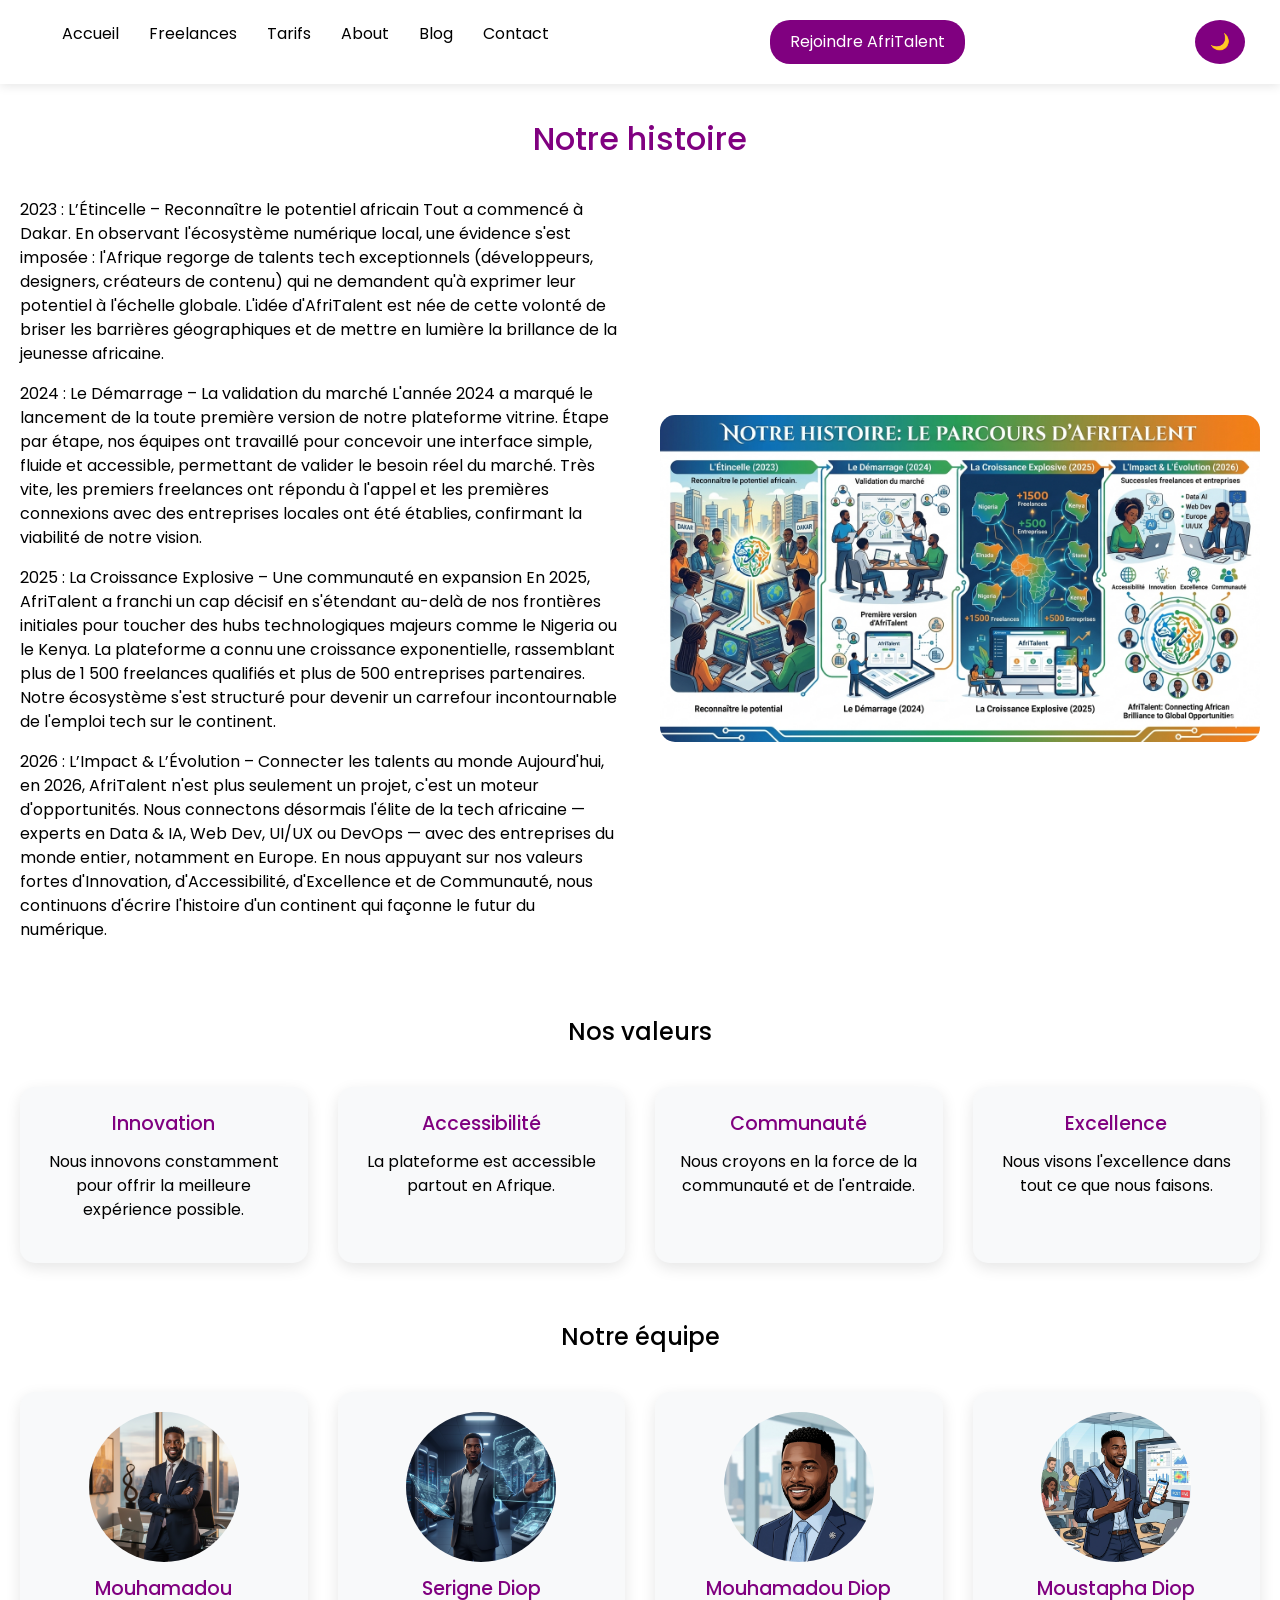
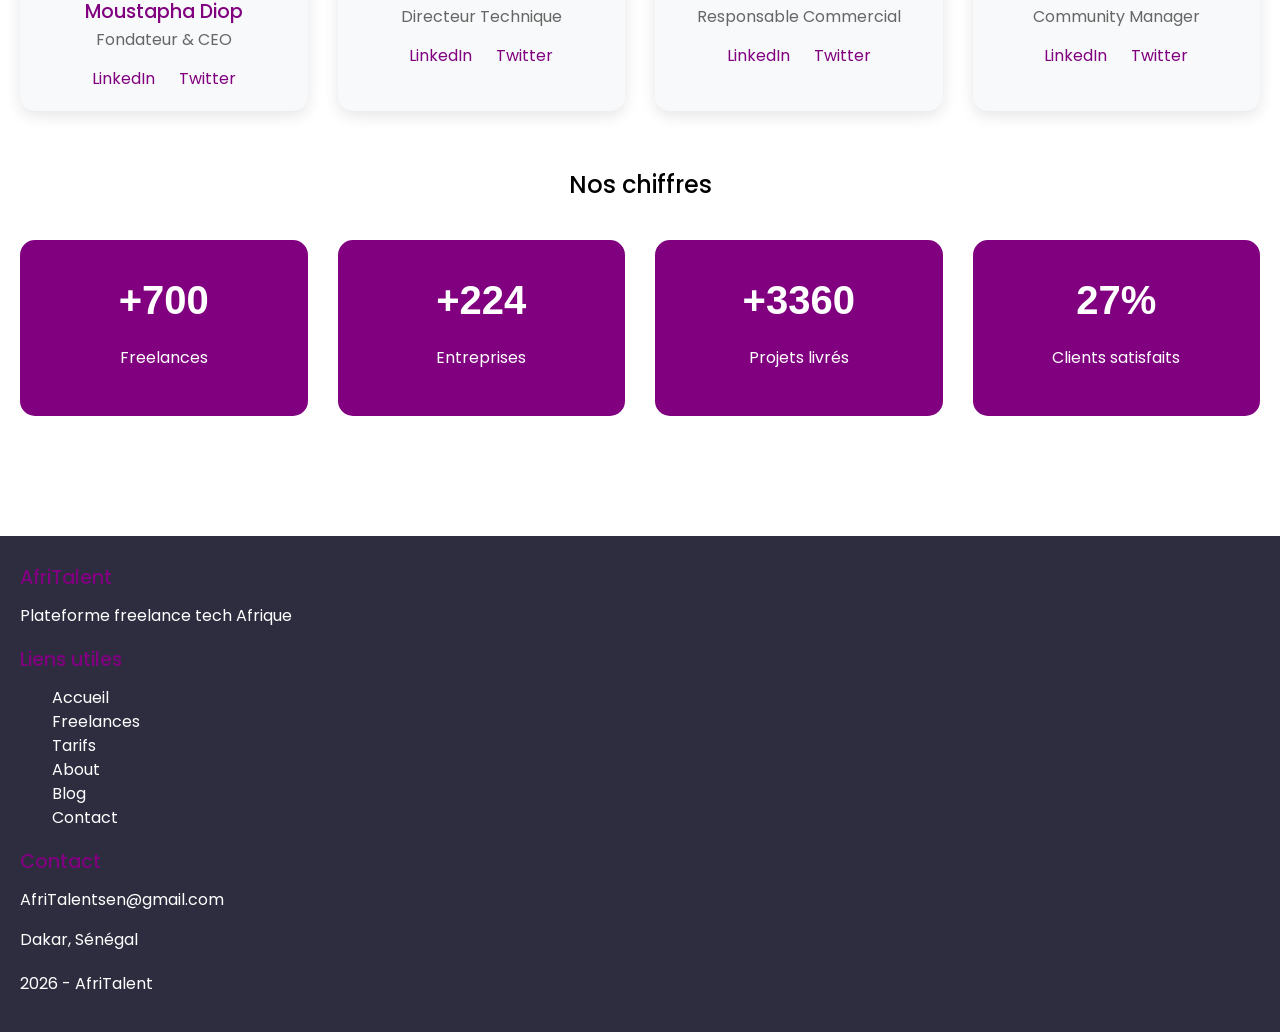
==== commit 3ba5ef64: "commit 9 commentaire et correction" ====
--- a/about.html
+++ b/about.html
@@ -4,6 +4,7 @@
     <meta charset="UTF-8">
     <meta name="viewport" content="width=device-width, initial-scale=1.0">
     <title>Afritalent-about</title>
+    <!--liens externes-->
     <!--lien bootstrap-->
     <link rel="stylesheet" href="https://cdn.jsdelivr.net/npm/bootstrap@5.3.0/dist/css/bootstrap.min.css">
     <!--lien css-->
@@ -12,6 +13,7 @@
     <link href="https://fonts.googleapis.com/css2?family=Poppins:wght@300;400;500;600;700&display=swap" rel="stylesheet">
 </head>
 <body>
+    <!--header:navbar-->
     <header>
         <div>
             <nav>
@@ -27,9 +29,10 @@
             </nav>
         </div>
     </header>
-
+    <!--main:contenu principal-->
     <main>
         <!-- Historique -->
+         <!--presentation de l'histoire de l'entreprise-->
         <section>
             <h1>Notre histoire</h1>
             <div class="histoire">
@@ -50,6 +53,7 @@
         </section>
 
         <!-- Nos valeurs -->
+         <!--4 cartes presentant les valeurs de l'entreprise-->
         <section>
             <h2>Nos valeurs</h2>
             <div class="gridvaleur">
@@ -73,6 +77,7 @@
         </section>
 
         <!-- Équipe d'AfriTalent -->
+         <!--presentation des membres de l'equipe-->
         <section>
             <h2>Notre équipe</h2>
             <div class="gridequipe">
@@ -116,6 +121,7 @@
         </section>
 
         <!-- Nos chiffres -->
+         <!--4 cartes avec les statistiques(compteurs animes par JS)-->
         <section>
             <h2>Nos chiffres</h2>
             <div class="gridstatistique">
@@ -138,7 +144,7 @@
             </div>
         </section>
     </main>
-
+    <!--pied de page-->
     <footer>
         <div>
             <h3>AfriTalent</h3>
@@ -160,6 +166,7 @@
             <p>AfriTalentsen@gmail.com</p>
             <p>Dakar, Sénégal</p>
         </div>
+        <!--annee dynamique mise a jour par JS-->
         <p><span id="annee"></span> - AfriTalent</p>
     </footer>
     <!--lien bootstrap js-->
--- a/css/style.css
+++ b/css/style.css
@@ -732,3 +732,13 @@
     background: #a855f7;
     color: white;
 }
+/*c7*/
+.fade-in{
+    opacity: 0;
+    transform: translateY(30px);
+    transition: opacity 0.6s ease,transform 0.6s ease;
+}
+.fade-in.visible{
+    opacity: 1;
+    transform: translateY(0);
+}
